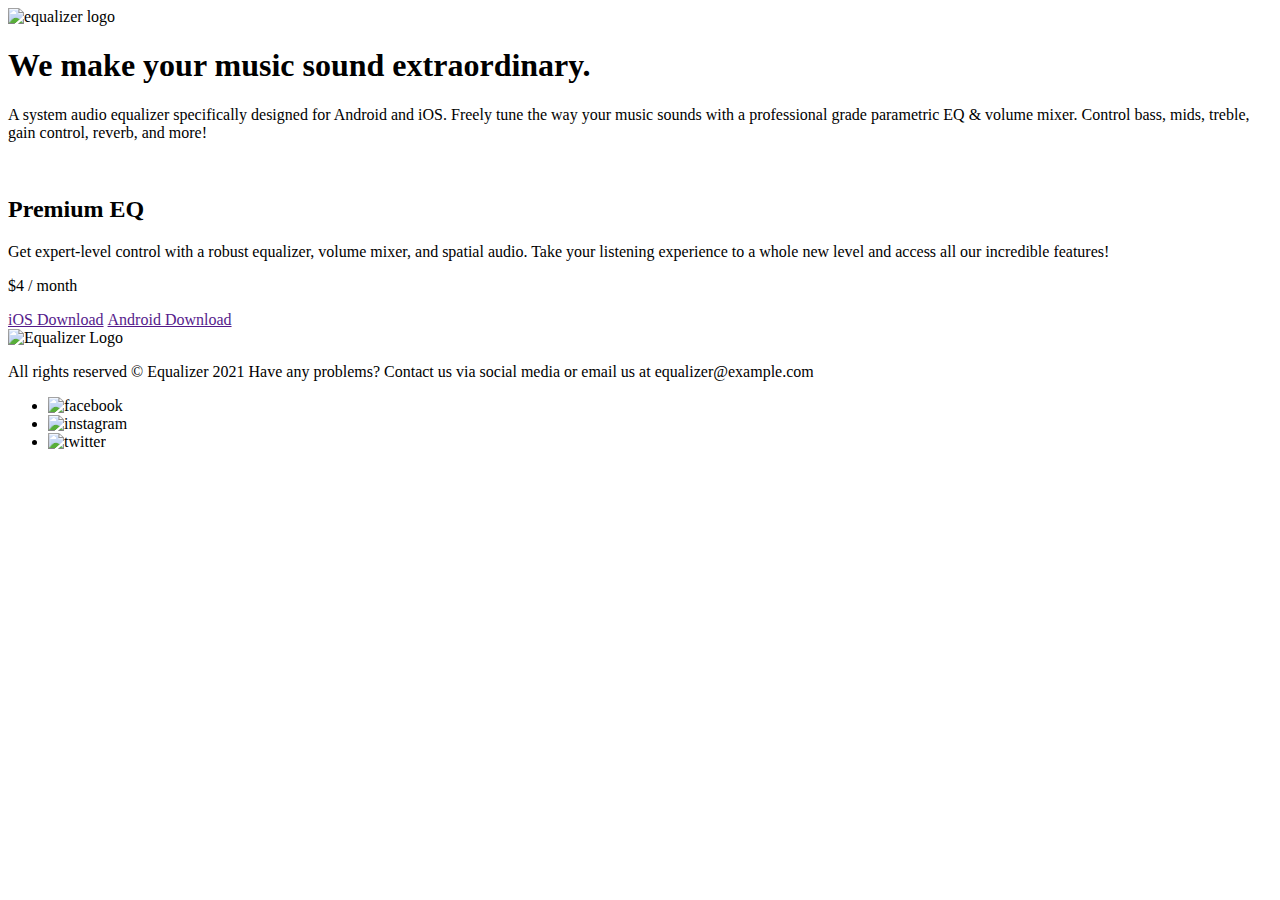
==== index.html @ 007a020d "files placement change" ====
<!DOCTYPE html>
<html lang="en">
  <head>
    <meta charset="UTF-8" />
    <meta name="viewport" content="width=device-width, initial-scale=1.0" />

    <link
      rel="icon"
      type="image/png"
      sizes="32x32"
      href="./assets/favicon-32x32.png"
    />
    <link rel="stylesheet" href="style.css" />
    <link rel="preconnect" href="https://fonts.googleapis.com" />
    <link rel="preconnect" href="https://fonts.gstatic.com" crossorigin />
    <link
      href="https://fonts.googleapis.com/css2?family=IBM+Plex+Sans:wght@300;500;700&display=swap"
      rel="stylesheet"
    />
    <title>Frontend Mentor | Equalizer landing page</title>
  </head>
  <body class="grid x-center y-center gap-m">
    <header class="grid x-center y-center">
      <nav>
        <img src="assets/logo.svg" alt="equalizer logo" />
      </nav>
      <div class="info-container grid gap-s">
        <h1>We make your music sound extraordinary.</h1>
        <p>
          A system audio equalizer specifically designed for Android and iOS.
          Freely tune the way your music sounds with a professional grade
          parametric EQ & volume mixer. Control bass, mids, treble, gain
          control, reverb, and more!
        </p>
      </div>
      <div class="bg-pattern-1"></div>
    </header>
    <main class="grid x-center y-center">
      <img src="assets/illustration-app.png" alt="" class="phone-img" />
      <div class="bg-pattern-2"></div>
      <section>
        <div class="price-info-container">
          <h2>Premium EQ</h2>
          <p>
            Get expert-level control with a robust equalizer, volume mixer, and
            spatial audio. Take your listening experience to a whole new level and
            access all our incredible features!
          </p>
        </div>
        
        <p class="price-tag"><span class="font-l">$4 </span>/ month</p>
        <div class="btn-container">
          <a href=""><img src="assets/icon-apple.svg" alt="" />iOS Download</a>
          <a href=""
            ><img src="assets/icon-android.svg" alt="" />Android Download</a
          >
        </div>
      </section>
    </main>
    <footer class="grid x-center y-center">
      <img src="assets/logo.svg" alt="Equalizer Logo" />
      <p>
        All rights reserved © Equalizer 2021 Have any problems? Contact us via
        social media or email us at <span class="bold">equalizer@example.com</span>
      </p>
      <ul>
        <li><img src="assets/icon-facebook.svg" alt="facebook" /></li>
        <li><img src="assets/icon-instagram.svg" alt="instagram" /></li>
        <li><img src="assets/icon-twitter.svg" alt="twitter" /></li>
      </ul>
    </footer>
  </body>
</html>
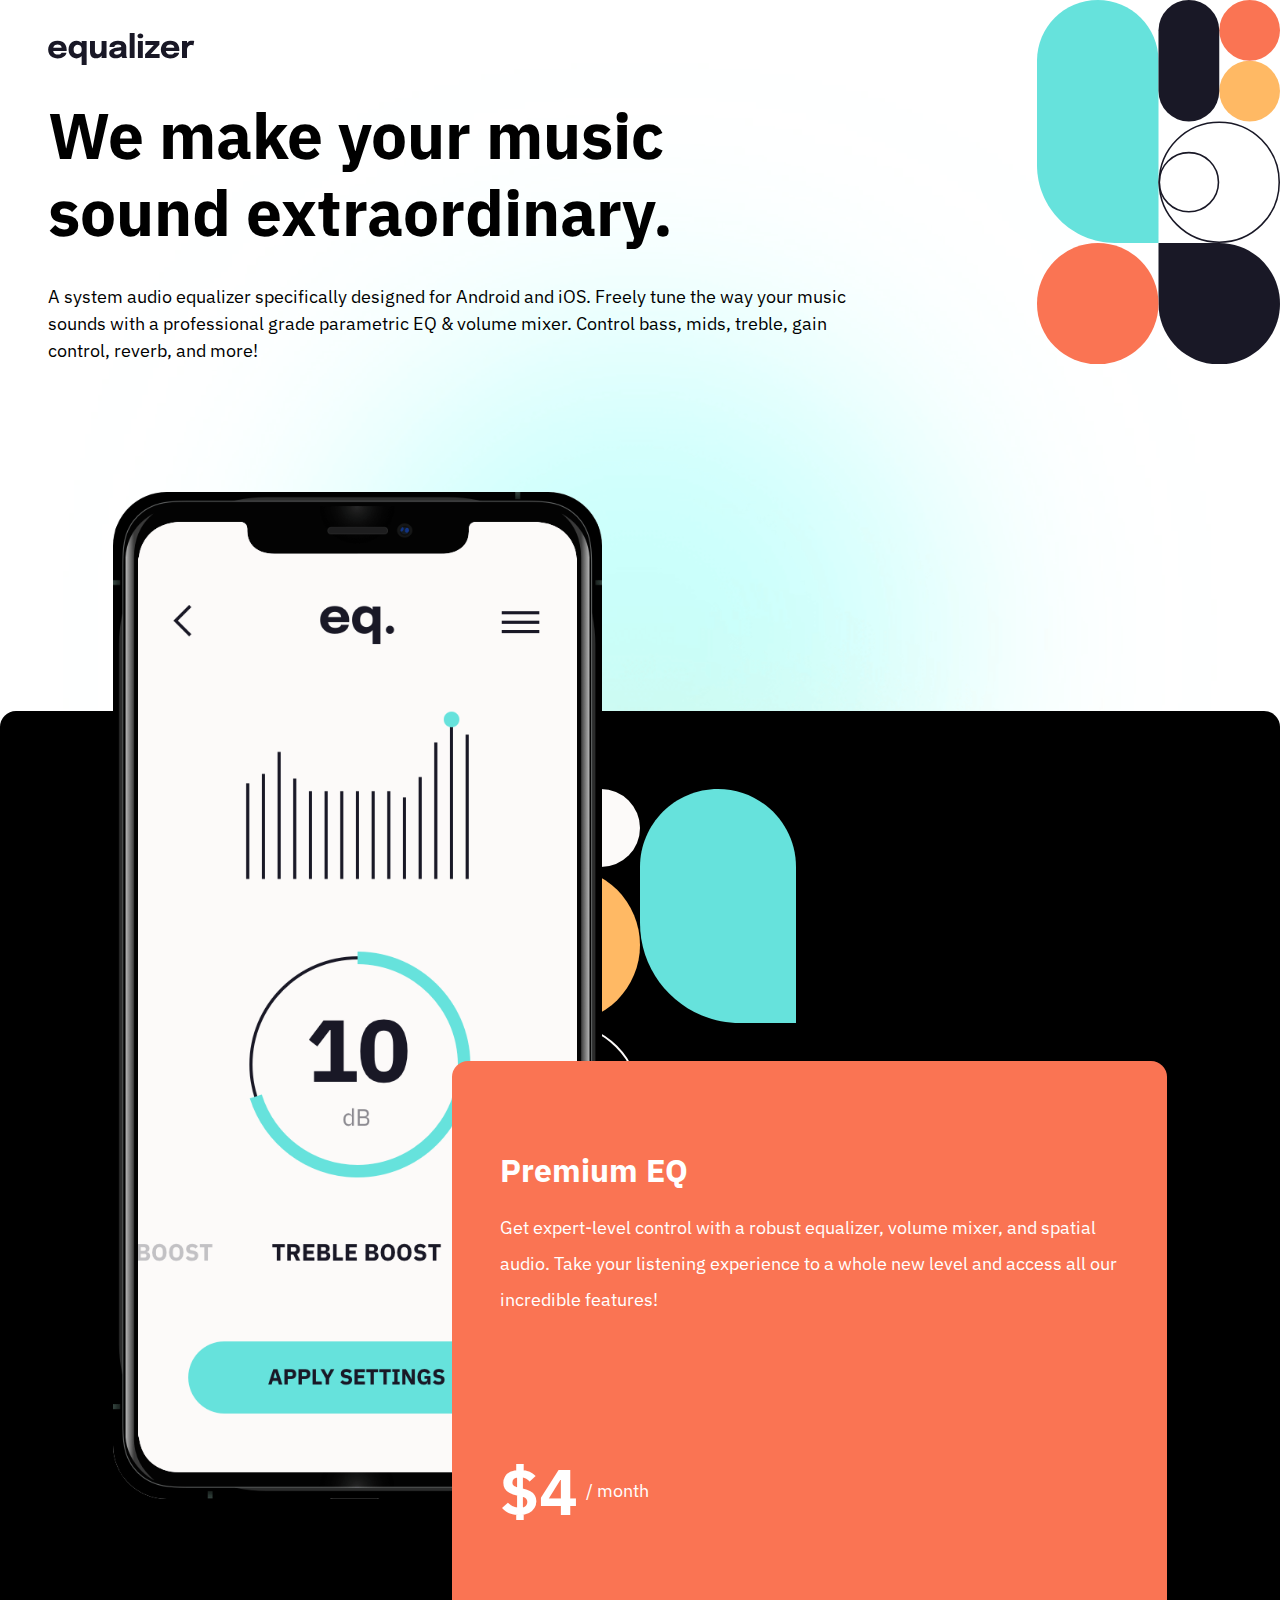
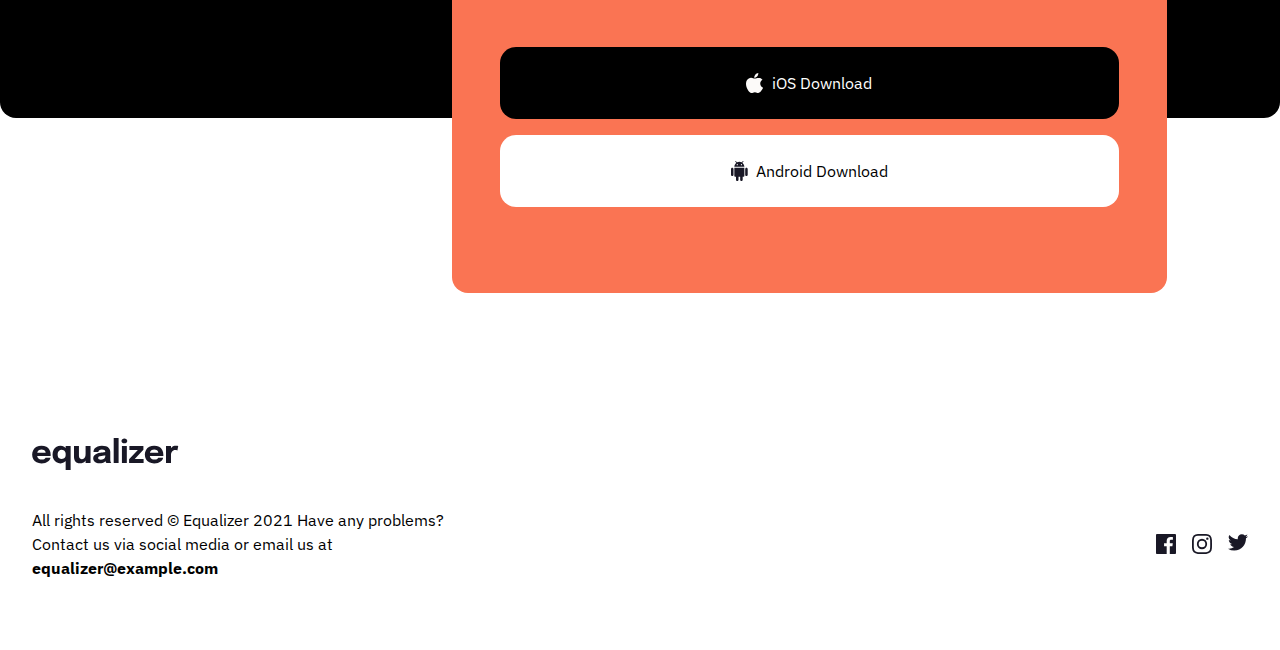
==== commit 05841dbe: "files path change and index html on starter deleted" ====
--- a/index.html
+++ b/index.html
@@ -10,7 +10,7 @@
       sizes="32x32"
       href="./assets/favicon-32x32.png"
     />
-    <link rel="stylesheet" href="style.css" />
+    <link rel="stylesheet" href="starter-code/style.css" />
     <link rel="preconnect" href="https://fonts.googleapis.com" />
     <link rel="preconnect" href="https://fonts.gstatic.com" crossorigin />
     <link
@@ -22,7 +22,7 @@
   <body class="grid x-center y-center gap-m">
     <header class="grid x-center y-center">
       <nav>
-        <img src="assets/logo.svg" alt="equalizer logo" />
+        <img src="starter-code/assets/logo.svg" alt="equalizer logo" />
       </nav>
       <div class="info-container grid gap-s">
         <h1>We make your music sound extraordinary.</h1>
@@ -36,7 +36,7 @@
       <div class="bg-pattern-1"></div>
     </header>
     <main class="grid x-center y-center">
-      <img src="assets/illustration-app.png" alt="" class="phone-img" />
+      <img src="starter-code/assets/illustration-app.png" alt="" class="phone-img" />
       <div class="bg-pattern-2"></div>
       <section>
         <div class="price-info-container">
@@ -50,23 +50,23 @@
         
         <p class="price-tag"><span class="font-l">$4 </span>/ month</p>
         <div class="btn-container">
-          <a href=""><img src="assets/icon-apple.svg" alt="" />iOS Download</a>
+          <a href=""><img src="starter-code/assets/icon-apple.svg" alt="" />iOS Download</a>
           <a href=""
-            ><img src="assets/icon-android.svg" alt="" />Android Download</a
+            ><img src="starter-code/assets/icon-android.svg" alt="" />Android Download</a
           >
         </div>
       </section>
     </main>
     <footer class="grid x-center y-center">
-      <img src="assets/logo.svg" alt="Equalizer Logo" />
+      <img src="starter-code/assets/logo.svg" alt="Equalizer Logo" />
       <p>
         All rights reserved © Equalizer 2021 Have any problems? Contact us via
         social media or email us at <span class="bold">equalizer@example.com</span>
       </p>
       <ul>
-        <li><img src="assets/icon-facebook.svg" alt="facebook" /></li>
-        <li><img src="assets/icon-instagram.svg" alt="instagram" /></li>
-        <li><img src="assets/icon-twitter.svg" alt="twitter" /></li>
+        <li><img src="starter-code/assets/icon-facebook.svg" alt="facebook" /></li>
+        <li><img src="starter-code/assets/icon-instagram.svg" alt="instagram" /></li>
+        <li><img src="starter-code/assets/icon-twitter.svg" alt="twitter" /></li>
       </ul>
     </footer>
   </body>
--- a/starter-code/style.css
+++ b/starter-code/style.css
@@ -0,0 +1,404 @@
+*,
+*::before,
+*::after {
+  box-sizing: border-box;
+}
+
+/* Remove default margin */
+body,
+h1,
+h2,
+h3,
+h4,
+p,
+figure,
+blockquote,
+dl,
+dd {
+  margin: 0;
+}
+
+/* Remove list styles on ul, ol elements with a list role, which suggests default styling will be removed */
+ul[role="list"],
+ol[role="list"] {
+  list-style: none;
+}
+
+/* Set core root defaults */
+html:focus-within {
+  scroll-behavior: smooth;
+}
+
+/* Set core body defaults */
+body {
+  min-height: 100vh;
+  text-rendering: optimizeSpeed;
+  line-height: 1.5;
+}
+
+/* A elements that don't have a class get default styles */
+a:not([class]) {
+  text-decoration-skip-ink: auto;
+}
+
+/* Make images easier to work with */
+img,
+picture {
+  max-width: 100%;
+  display: block;
+}
+
+/* Inherit fonts for inputs and buttons */
+input,
+button,
+textarea,
+select {
+  font: inherit;
+}
+
+/* Remove all animations, transitions and smooth scroll for people that prefer not to see them */
+@media (prefers-reduced-motion: reduce) {
+  html:focus-within {
+    scroll-behavior: auto;
+  }
+
+  *,
+  *::before,
+  *::after {
+    animation-duration: 0.01ms !important;
+    animation-iteration-count: 1 !important;
+    transition-duration: 0.01ms !important;
+    scroll-behavior: auto !important;
+  }
+}
+
+body {
+  font-family: "IBM Plex Sans", sans-serif;
+
+  background-image: url(assets/bg-main-mobile.png);
+  background-size: contain;
+  background-repeat: no-repeat;
+  background-position: top;
+}
+
+.grid {
+  display: grid;
+}
+
+.x-center {
+  justify-content: center;
+}
+
+.y-center {
+  align-items: center;
+}
+
+.bg-pattern-1 {
+  display: none;
+}
+
+.gap-m {
+  gap: 3rem;
+}
+
+.gap-s {
+  gap: 1rem;
+}
+
+header h1 {
+  font-size: 2.5rem;
+  line-height: 1.2;
+}
+
+header {
+  padding: 1.2rem;
+}
+
+main {
+  grid-template-columns: 1fr 3fr 1fr;
+  grid-template-rows: 0.3fr 0.9fr 0.1fr 0.1fr 1fr;
+}
+
+.price-tag {
+  display: flex;
+  align-items: center;
+  gap: 0.5rem;
+}
+
+.phone-img {
+  z-index: 2;
+  grid-area: 1/2/3/3;
+}
+
+.bg-pattern-2 {
+  z-index: 1;
+  grid-area: 2/1/5/4;
+  background-color: black;
+  width: 100%;
+  height: 100%;
+  background-image: url(assets/bg-pattern-2.svg);
+  background-repeat: no-repeat;
+  background-position: center;
+  background-size: contain;
+  border-radius: 1em;
+}
+
+main section {
+  grid-area: 4/1/6/4;
+  z-index: 3;
+  background-color: #fa7453;
+  padding: 2.5rem 2rem;
+  height: 100%;
+  color: white;
+  border-radius: 1em;
+  display: flex;
+  flex-direction: column;
+  justify-content: space-around;
+  gap: 1rem;
+}
+
+section a {
+  width: 100%;
+  display: flex;
+  justify-content: center;
+  align-items: center;
+  gap: 0.5rem;
+  text-decoration: none;
+  padding: 1em 0;
+  border-radius: 1em;
+}
+
+.btn-container{
+  display: flex;
+  gap: 1rem;
+  flex-direction: column;
+}
+
+.font-l {
+  font-size: 3rem;
+}
+
+section a:nth-of-type(1) {
+  color: white;
+  background-color: black;
+}
+
+section a:nth-of-type(2) {
+  color: black;
+  background-color: white;
+}
+
+section a:nth-of-type(1):hover {
+ cursor: pointer;
+ background-color: #66E2DC;
+}
+
+section a:nth-of-type(2):hover {
+  cursor: pointer;
+  background-color: #FFB964;
+}
+
+ul li:hover{
+  filter: invert(27%) sepia(51%) saturate(2878%) hue-rotate(346deg) brightness(104%) contrast(97%);
+  cursor: pointer;
+}
+
+
+footer {
+  padding: 1rem 2rem;
+  gap: 1rem;
+}
+
+ul {
+  display: flex;
+  gap: 1rem;
+  padding: 0;
+  margin-top: 3rem;
+}
+
+li {
+  list-style: none;
+}
+
+.bold{
+  font-weight: 700;
+}
+@media (min-width: 48em) {
+  header h1 {
+    font-size: 4rem;
+  }
+  header {
+    grid-template-columns: 3fr 1.5fr;
+    grid-template-areas:
+      "logo picture"
+      "intro picture";
+    padding: 0;
+  }
+
+  .gap-m {
+    gap: 8rem;
+  }
+
+  .bg-pattern-1 {
+    display: block;
+    grid-area: picture;
+    height: 100%;
+    background-image: url(assets/bg-pattern-1.svg);
+    background-size: contain;
+    background-repeat: no-repeat;
+    background-position: top right;
+  }
+  .info-container {
+    grid-area: intro;
+    padding: 2rem 0 0 3rem;
+  }
+  nav {
+    grid-area: logo;
+    padding: 2rem 0 0 3rem;
+  }
+  header p {
+    font-size: 1.125rem;
+  }
+
+  /* Section 2 */
+
+  main {
+    grid-template-columns: 0.3fr 0.9fr 0.4fr 0.5fr 1fr 0.3fr;
+    grid-template-rows: 0.5fr 0.8fr 1fr .5fr 0.4fr;
+  }
+  .phone-img {
+    grid-area: 1/2/4/4;
+  }
+
+  .bg-pattern-2 {
+    grid-area: 2/1/5/7;
+    background-position: top;
+    background-size: auto;
+  }
+  main section {
+    grid-area: 3/3/7/6;
+    padding: 3rem;
+  }
+
+  main h2{
+    font-size: 2rem;
+  }
+
+  .gap-s{
+    gap: 2rem;
+  }
+  main section p{
+    font-size: 1.125rem;
+    margin-top: 1rem;
+    line-height: 2;
+  }
+
+  .font-l{
+    font-size: 4.0625rem;
+    font-weight: 700;
+  }
+  main section a{
+    padding: 1.5rem 0;
+  }
+
+  /* FOOTER */
+  footer{
+    grid-template-columns: .6fr 1fr;
+    grid-template-areas: 
+    'logo logo'
+    'text social'
+    ;
+    align-items: center;
+    padding-bottom: 3rem;
+  }
+  footer img{
+    grid-area: logo;
+  }
+
+  footer p{
+    grid-area: text;
+  }
+
+  footer ul{
+    grid-area: social;
+    align-self: center;
+    margin-bottom: 3rem;
+    justify-self: flex-end;
+  }
+
+}
+
+@media (min-width: 90em) {
+  header h1{
+    font-size: 5.5rem;
+  }
+  header p{
+    font-size: 1.25rem;
+  }
+
+  header{
+    gap: 4rem;
+  }
+
+  .gap-s{
+    gap: 2.5rem;
+  }
+
+  /* MAIN */
+
+  main{
+    grid-template-columns: .3fr 1fr .5fr 1.25fr .3fr;
+    grid-template-rows: 0.5fr 0.8fr 1fr .5fr 0.4fr;
+  }
+  .phone-img {
+    grid-area: 1/2/4/3;
+  }
+
+  .bg-pattern-2 {
+    grid-area: 2/1/5/7;
+    background-position: center;
+    background-size: 30%;
+    background-position-y: 1rem;
+  }
+
+  main section {
+    grid-area: 3/4/7/5;
+    padding: 4rem;
+    gap: 1rem;
+  }
+
+  main section h2{
+    font-size: 2.5rem;
+  }
+
+  main section p{
+    font-size: 1.25rem;
+    font-weight: 300;
+  }
+
+  .font-l{
+    font-size: 4.0625rem;
+  }
+  .gap-m{
+    gap: 7rem;
+  }
+
+  /* FOOTER */
+
+  footer{
+    grid-template-columns: .6fr 1fr 1.5fr;
+    grid-template-areas: 
+    'logo text social '
+    ;
+    align-items: center;
+    padding-bottom: 3rem;
+  }
+
+  footer img{
+    align-self: flex-start;
+  }
+
+  footer p{
+    align-self: flex-start;
+  }
+}
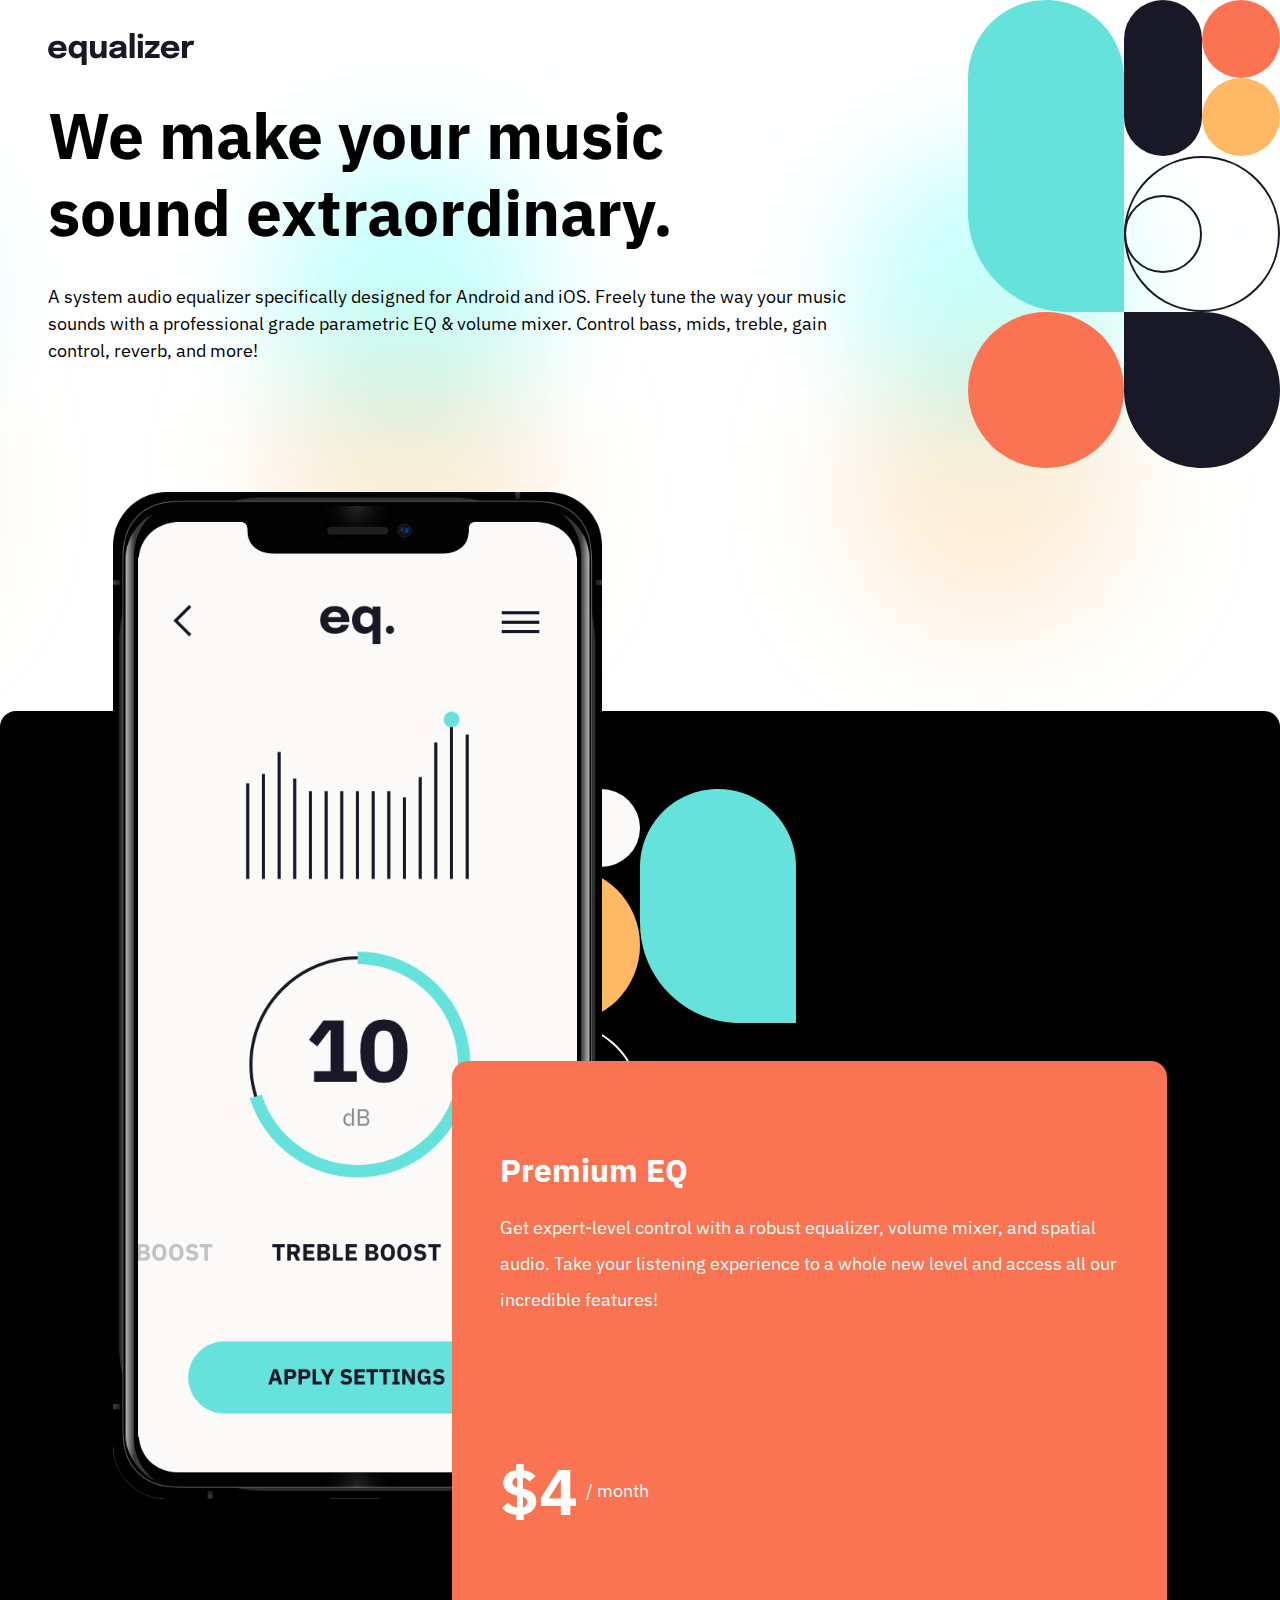
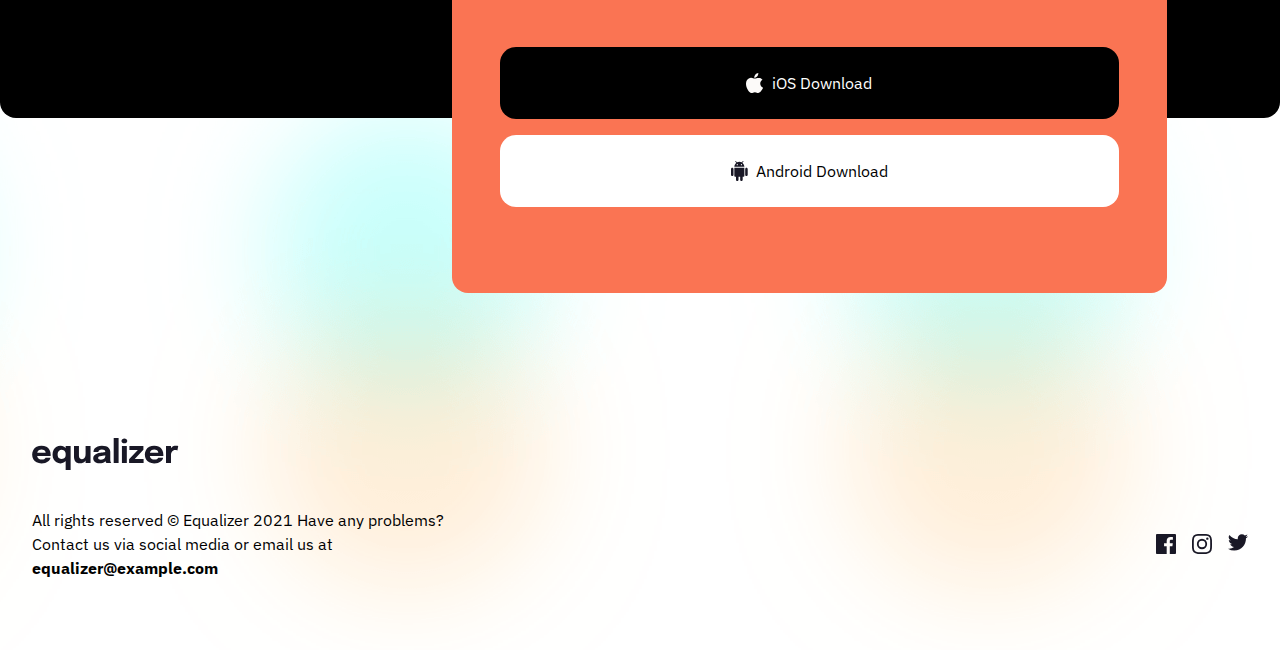
==== commit e974009a: "layout change" ====
--- a/index.html
+++ b/index.html
@@ -33,7 +33,7 @@
           control, reverb, and more!
         </p>
       </div>
-      <div class="bg-pattern-1"></div>
+      <img src="starter-code/assets/bg-pattern-1.svg" alt="" class="bg-pattern-1">
     </header>
     <main class="grid x-center y-center">
       <img src="starter-code/assets/illustration-app.png" alt="" class="phone-img" />
--- a/starter-code/style.css
+++ b/starter-code/style.css
@@ -74,11 +74,9 @@
 
 body {
   font-family: "IBM Plex Sans", sans-serif;
-
   background-image: url(assets/bg-main-mobile.png);
-  background-size: contain;
-  background-repeat: no-repeat;
-  background-position: top;
+  background-repeat: repeat;
+  background-position: top right;
 }
 
 .grid {
@@ -242,11 +240,9 @@
   .bg-pattern-1 {
     display: block;
     grid-area: picture;
-    height: 100%;
-    background-image: url(assets/bg-pattern-1.svg);
-    background-size: contain;
-    background-repeat: no-repeat;
-    background-position: top right;
+    position: absolute;
+    right: 0;
+    top: 0;
   }
   .info-container {
     grid-area: intro;
@@ -329,15 +325,28 @@
 }
 
 @media (min-width: 90em) {
+  nav{
+    padding: 0;
+  }
+
   header h1{
     font-size: 5.5rem;
   }
   header p{
     font-size: 1.25rem;
+    padding-right: 10rem;
   }
 
   header{
-    gap: 4rem;
+    gap: 10rem;
+    display: flex;
+    margin: 0 auto;
+    max-width: 69.375rem;
+    grid-template-columns: 1fr;
+
+  }
+  .info-container{
+    padding: 0;
   }
 
   .gap-s{
@@ -347,8 +356,11 @@
   /* MAIN */
 
   main{
-    grid-template-columns: .3fr 1fr .5fr 1.25fr .3fr;
-    grid-template-rows: 0.5fr 0.8fr 1fr .5fr 0.4fr;
+    grid-template-columns: .3fr .925fr .4fr 1.35fr .3fr;
+    grid-template-rows: 0.1fr 0.350fr 1fr 1fr .5fr;
+    max-width: 69.375rem;
+    max-height: 52.2rem;
+    margin: 0 auto;
   }
   .phone-img {
     grid-area: 1/2/4/3;
